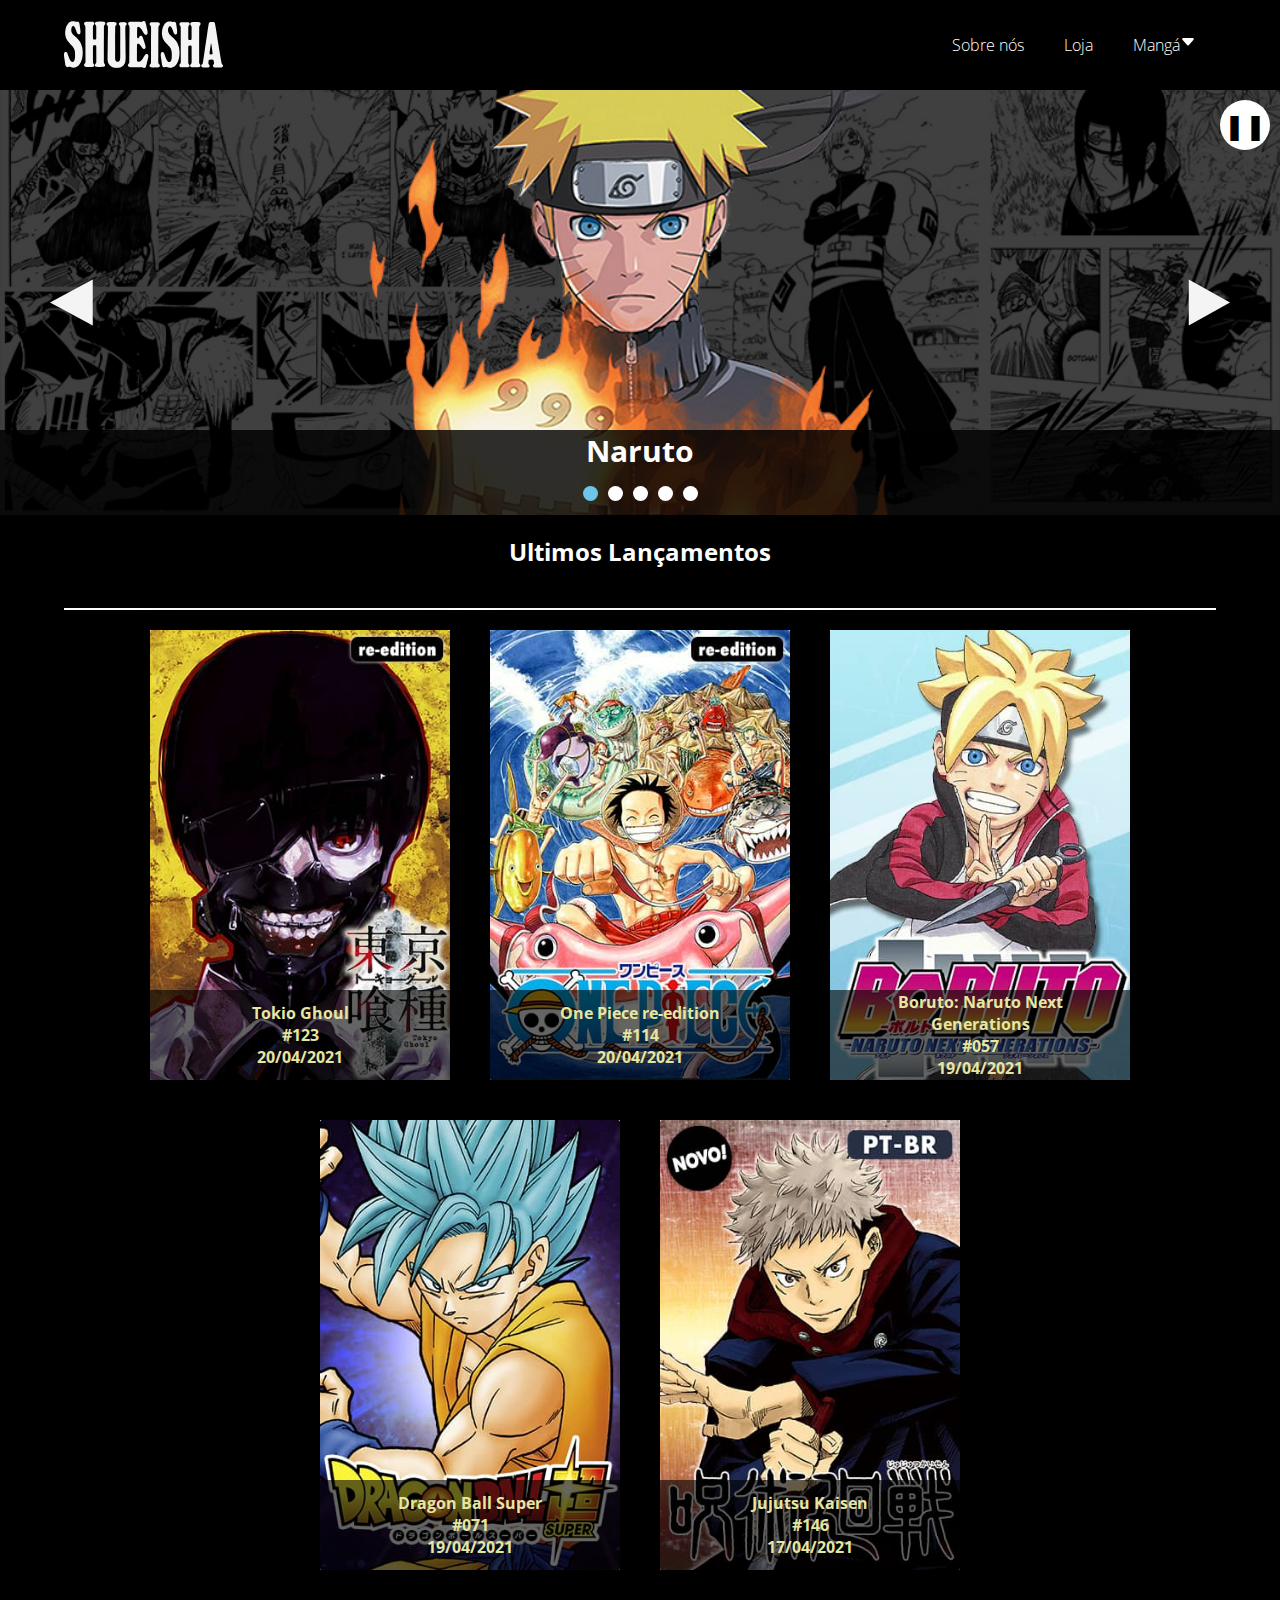
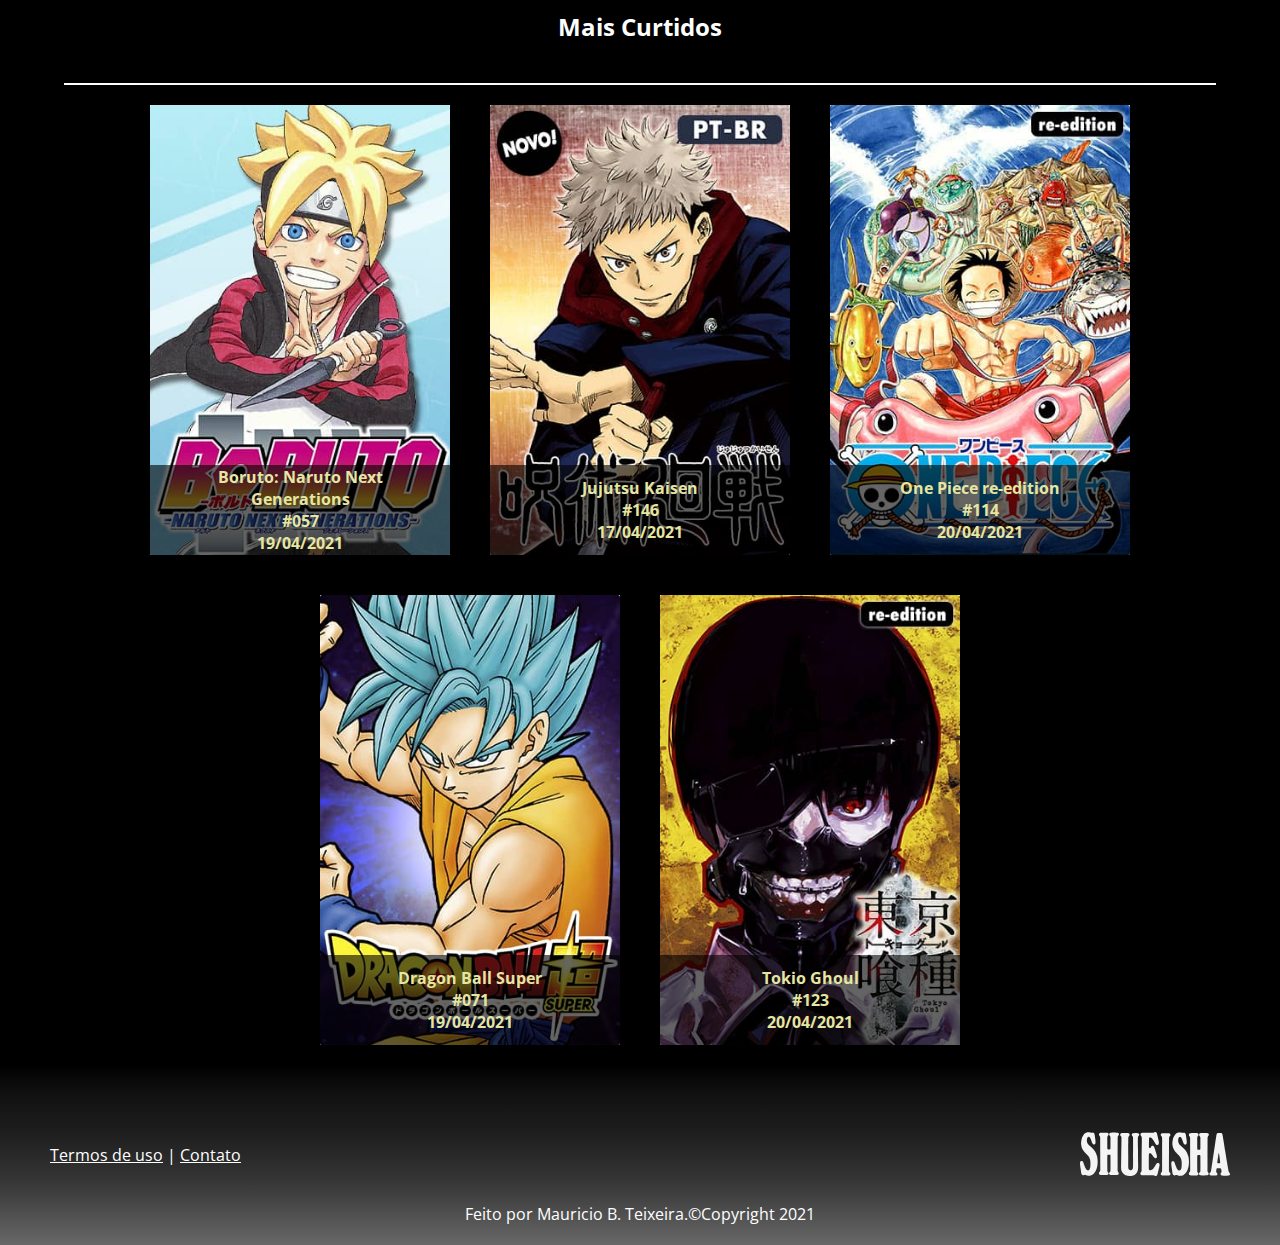
==== index.html @ ee7bf1f1 "primeiro commit" ====
<html>
<head>
    <meta charset="UTF-8">
    <meta name="viewport" content="width=device-width, initial-scale=1.0">
    <link rel="stylesheet" href="css/geral.css">
    <link rel="stylesheet" href="css/index.css">
    <link rel="stylesheet" href="css/fontes.css">
    <title>Principal</title>
</head>
<body>
    
    <div id="principal">
        <div id="header">
            <div id="menuAtivo">&#9776;</div>
            <a id="logoMenu" href="index.html">
                <img src="img/logo.svg" alt="logo" id="logo">
            </a>
            <nav class="nav-menu">
                <div id="menuDesativa">X</div>
                <ul>
                    <li><a href="sobrenos.html">Sobre nós</a></li>
                    <li><a href="loja.html">Loja</a></li>
                    <li class="subgrupo">
                        <a href="javascript:">
                            <p class="mangaMenu">Mangá</p>
                            <svg id="setaDropdown" xmlns="http://www.w3.org/2000/svg" width="16" height="16" fill="currentColor" class="bi bi-caret-down-fill" viewBox="0 0 16 16">
                                <path d="M7.247 11.14 2.451 5.658C1.885 5.013 2.345 4 3.204 4h9.592a1 1 0 0 1 .753 1.659l-4.796 5.48a1 1 0 0 1-1.506 0z"/>
                            </svg>
                        </a>
                        <ul>
                            <li><a href="animes/boruto.html?manga=Boruto: Naruto Next Generations">Boruto</a></li>
                            <li><a href="animes/onePiece.html?manga=one piece">One Piece</a></li>
                            <li><a href="animes/dragonBall.html?manga=dragon ball">Dragon Ball</a></li>
                            <li><a href="animes/tokioGhoul.html?manga=tokyo ghoul">Tokyo Ghoul</a></li>
                            <li><a href="animes/jujutsuKaisen.html?manga=jujutsu kaisen">Jujutsu Kaisen</a></li>
                        </ul>
                    </li>
                </ul>
            </nav>
        </div>
        <div class="carrossel">
            <div class="tela">
                <img src="img/fotos ideias/carrossel/wallpaper_naruto.jpg" alt="carrossel - 1">
                <div class="legenda"><p>Naruto</p></div>
            </div>
    
            <div class="tela">
                <img src="img/fotos ideias/carrossel/wallpaper_dragonballsuper-2.jpg" alt="carrossel - 2">
                <div class="legenda"><p>Dragon Ball Super</p></div>
            </div>

            <div class="tela">
                <img src="img/fotos ideias/carrossel/wallpaper_tokyoghoul.jpg" alt="carrossel - 2">
                <div class="legenda"><p>Tokyo Ghoul</p></div>
            </div>
            <div class="tela">
                <img src="img/fotos ideias/carrossel/wallpaper_onepiece-2.jpg" alt="carrossel - 2">
                <div class="legenda"><p>One Piece</p></div>
            </div>
            <div class="tela">
                <img src="img/fotos ideias/carrossel/wallpaper_jujutso-kaisen-2.jpg" alt="carrossel - 2">
                <div class="legenda"><p>Jujutsu Kaisen</p></div>
            </div>
    
            <a href="#" class="anterior" onclick="imagemSeta(-1)">
                <img src="img/fotos ideias/seta-esquerda.svg" alt="anterior">
            </a>
            <a href="#" class="proximo" onclick="imagemSeta(1)">
                <img src="img/fotos ideias/seta-direita.svg" alt="proximo">
            </a>

            <div id="controleCarrossel">
                <p id="pausar">&#10074;&#10074;</p>
                <p id="despausar" style="display: none;">&#9654;</p>
            </div>

            <div class="caixaBotoes">
                <span class="botao" onclick="imagemBotao(1)"></span>
                <span class="botao" onclick="imagemBotao(2)"></span>
                <span class="botao" onclick="imagemBotao(3)"></span>
                <span class="botao" onclick="imagemBotao(4)"></span>
                <span class="botao" onclick="imagemBotao(5)"></span>
            </div>
        </div>
        <div id="conteudo">
            <div id="homeFeed">
                <div class="titulo">
                    <h2>Ultimos Lançamentos</h2>
                </div>
                <div class="principal-cartoes">
                    <div class="cartao-retina">
                        <div class="visivel">
                            <img src="img/Tokio Ghoul/Capa-1.jpg" alt="Hover Zoom CSS3" />
                            <div class="conteudo-visivel">
                                <p>Tokio Ghoul</p>
                                <p>#123</p>
                                <p>20/04/2021</p>
                            </div>
                        </div>
                        <div class="retina">
                            <a href="animes/tokioGhoul.html?manga=tokyo ghoul">Sobre este manga</a>
                        </div>
                    </div>
                    <div class="cartao-retina">
                        <div class="visivel">
                            <img src="img/One Piece/One Piece re-edition-1.jpg" alt="Hover Zoom CSS3" />
                            <div class="conteudo-visivel">
                                <p>One Piece re-edition</p>
                                <p>#114</p>
                                <p>20/04/2021</p>
                            </div>
                        </div>
                        <div class="retina">
                            <a href="animes/onePiece.html?manga=one piece">Sobre este manga</a>
                        </div>
                    </div>
                    <div class="cartao-retina">
                        <div class="visivel">
                            <img src="img/Boruto/Naruto Next Generations-1.jpg" alt="Hover Zoom CSS3" />
                            <div class="conteudo-visivel">
                                <p>Boruto: Naruto Next Generations</p>
                                <p>#057</p>
                                <p>19/04/2021</p>
                            </div>
                        </div>
                        <div class="retina">
                            <a href="animes/boruto.html?manga=Boruto: Naruto Next Generations">Sobre este manga</a>
                        </div>
                    </div>
                    <div class="cartao-retina">
                        <div class="visivel">
                            <img src="img/Dragon Ball/Dragon Ball Super-1.jpg" alt="Hover Zoom CSS3" />
                            <div class="conteudo-visivel">
                                <p>Dragon Ball Super</p>
                                <p>#071</p>
                                <p>19/04/2021</p>
                            </div>
                        </div>
                        <div class="retina">
                            <a href="animes/dragonBall.html?manga=dragon ball">Sobre este manga</a>
                        </div>
                    </div>
                    <div class="cartao-retina">
                        <div class="visivel">
                            <img src="img/Jujutsu Kaisen/Jujutsu Kaisen-1.jpg" alt="Hover Zoom CSS3" />
                            <div class="conteudo-visivel">
                                <p>Jujutsu Kaisen</p>
                                <p>#146</p>
                                <p>17/04/2021</p>
                            </div>
                        </div>
                        <div class="retina">
                            <a href="animes/jujutsuKaisen.html?manga=jujutsu kaisen">Sobre este manga</a>
                        </div>
                    </div>
                </div>
                <div class="titulo">
                    <h2>Mais Curtidos</h2>
                </div>
                <div class="principal-cartoes">
                    <div class="cartao-retina">
                        <div class="visivel">
                            <img src="img/Boruto/Naruto Next Generations-1.jpg" alt="Hover Zoom CSS3" />
                            <div class="conteudo-visivel">
                                <p>Boruto: Naruto Next Generations</p>
                                <p>#057</p>
                                <p>19/04/2021</p>
                            </div>
                        </div>
                        <div class="retina">
                            <a href="animes/boruto.html?manga=Boruto: Naruto Next Generations">Sobre este manga</a>
                        </div>
                    </div>

                    <div class="cartao-retina">
                        <div class="visivel">
                            <img src="img/Jujutsu Kaisen/Jujutsu Kaisen-1.jpg" alt="Hover Zoom CSS3" />
                            <div class="conteudo-visivel">
                                <p>Jujutsu Kaisen</p>
                                <p>#146</p>
                                <p>17/04/2021</p>
                            </div>
                        </div>
                        <div class="retina">
                            <a href="animes/jujutsuKaisen.html?manga=jujutsu kaisen">Sobre este manga</a>
                        </div>
                    </div>

                    <div class="cartao-retina">
                        <div class="visivel">
                            <img src="img/One Piece/One Piece re-edition-1.jpg" alt="Hover Zoom CSS3" />
                            <div class="conteudo-visivel">
                                <p>One Piece re-edition</p>
                                <p>#114</p>
                                <p>20/04/2021</p>
                            </div>
                        </div>
                        <div class="retina">
                            <a href="animes/onePiece.html?manga=one piece">Sobre este manga</a>
                        </div>
                    </div>

                    <div class="cartao-retina">
                        <div class="visivel">
                            <img src="img/Dragon Ball/Dragon Ball Super-1.jpg" alt="Hover Zoom CSS3" />
                            <div class="conteudo-visivel">
                                <p>Dragon Ball Super</p>
                                <p>#071</p>
                                <p>19/04/2021</p>
                            </div>
                        </div>
                        <div class="retina">
                            <a href="animes/dragonBall.html?manga=dragon ball">Sobre este manga</a>
                        </div>
                    </div>

                    <div class="cartao-retina">
                        <div class="visivel">
                            <img src="img/Tokio Ghoul/Capa-1.jpg" alt="Hover Zoom CSS3" />
                            <div class="conteudo-visivel">
                                <p>Tokio Ghoul</p>
                                <p>#123</p>
                                <p>20/04/2021</p>
                            </div>
                        </div>
                        <div class="retina">
                            <a href="animes/tokioGhoul.html?manga=tokyo ghoul">Sobre este manga</a>
                        </div>
                    </div>
                </div>
            </div>
        </div>
        <div id="rodape">
            <div id="linksRodape">
                <p><a href="">Termos de uso</a> | <a href="">Contato</a></p>
            </div>
            <div id="feitoPor">
                <p>Feito por Mauricio B. Teixeira. </p><p>&copyCopyright 2021</p>
            </div>
            <img src="img/logo.svg" alt="logo">
        </div>
    </div>
</body>
</html>

<script src="js/index.js"></script>
---- css/geral.css ----
/* :root {
    --cor-fundo: rgb(34, 41, 37);
    --cor-hover: rgb(118, 180, 145);
    --cor-primaria: rgb(231, 241, 236);
} */

*{
    margin: 0;
    padding: 0;
    box-sizing: border-box;
}

#principal{
    width: 100%;
    min-height: 100%;
    background-color: rgb(0, 0, 0);
}

body{
    position: relative;
}

/* ---------------------------------------- cabecalho ---------------------------------- */

#header{
    width: 100%;
    height: 10vh;
    background-color: rgb(0, 0, 0);

    display: flex;
    align-items: center;
    justify-content: space-between;
}

#header > a{
    margin-left: 5%;
}

#header nav{
    margin-right: 5%;
}

.nav-menu ul {
    display: flex;
    list-style-type: none;
}

.nav-menu ul li {
    position: relative;
    /*para conseguir usar position absolute no outro ul*/
}


/* --------------------------- menu ------------------------------ */
.nav-menu ul li a {
    color: white;
    font-weight: bold;
    text-decoration: none;
    transition: background .3s;
    display: flex;
    padding: 10px 20px;
}

.nav-menu ul li a:hover:not(.nav-menu ul li ul li a){
    color: #6fc5e9;

}

.nav-menu ul li ul li a:hover {
    background-color: #6fc5e9;
    color: white;
}

/* ------------------------------sub menu-----------------------------------*/
.nav-menu ul ul {
    display: none;
    left: 0;
    position: absolute;
    width: 150px;
    background-color: #1B1B1B;
    transition: 0.5s;
    z-index: 6;
}
.nav-menu ul li ul li {
    width: 100%;
}

.nav-menu ul li:hover ul {
    display: flex;
    flex-direction: column;
}

.nav-menu ul ul li a {
    display: block;
    text-align: center;
    display: flex;
    align-items: center;
    justify-content: center;
}

/* --------------------------------------carrossel----------------------------------- */
*{
    margin: 0;
    padding: 0;
}
body{
    background-color: black;
}
.carrossel{
    width: 100%;
    position: relative;
}

.carrossel img{
    width: 100%;
}

.carrossel .qtde{
    font-weight: bold;
    color: white;
    background-color: rgba(0, 0, 0, 0.26);
    font-size: 35px;
    box-sizing: border-box;
    padding: 5px 0;
    text-align: center;
    width: 100%;
    position: absolute;
    top: 0;
    right: 0;
}

.carrossel .legenda{
    color: white;
    font-weight: bold;
    background-color: rgba(0, 0, 0, 0.815);
    font-size: 30px;
    position: absolute;
    bottom: 10%;
    width: 100%;
    text-align: center;
    min-height: 10%;
    display: flex;
    align-items: center;
    justify-content: center;
}

.carrossel .botao{
    cursor: pointer;
    width: 15px;
    height: 15px;
    margin: 0px 5px;
    background-color: rgb(255, 255, 255);
    border-radius: 50%;
    display: inline-block;
}

.carrossel .ativado, .carrossel .botao:hover{
    transition: 0.3s;
    background-color: #6fc5e9;
}

.carrossel .anterior, .carrossel .proximo{
    cursor: pointer;
    position: absolute;
    top: calc(50% - 100px / 2);
    width: auto;
    height: 100px;
    text-decoration: none;
    display: flex;
    align-items: center;
    justify-content: center;
}

.carrossel .proximo{
    right: 50px;
}
.carrossel .anterior{
    left: 50px;
}

.carrossel .tela{
    -webkit-animation-name: fade;
    -webkit-animation-duration: 2.5s;
    animation-name: fade;
    animation-duration: 2.5s;
}

.carrossel .caixaBotoes{
    background-color: rgba(0, 0, 0, 0.815);
    text-align: center;
    position: absolute;
    bottom: 0;
    width: 100%;
    height: 10%;
    display: flex;
    align-items: center;
    justify-content: center;
}
#controleCarrossel{
    cursor: pointer;
    display: flex;
    align-items: center;
    justify-content: center;
    height: 50px;
    width: 50px;
    position: absolute;
    color: black;
    right: 10px;
    top: 10px;
    z-index: 2;
    /* bottom: calc(50% - 25px); */
    padding: 10px;
    background-color: white;
    border-radius: 50%;
}
#pausar, #despausar{
    font-size: 25px;
    transition: 0.5s;
    -webkit-animation-name: fade;
    -webkit-animation-duration: 2.5s;
    animation-name: fade;
    animation-duration: 1.5s;
}
@keyframes fade{
    from{opacity: 0.2;}
    to{opacity: 1;}
}
@-webkit-keyframes fade{
    from{opacity: 0.2;}
    to{opacity: 1;}
}

/* ------------------------------------------rodape-------------------------- */

#rodape{
    background-image: linear-gradient(to bottom, #000000, #0a0a0a, #121212, #181818, #1d1d1d, #252525, #2d2d2d, #353535, #414141, #4e4e4e, #5b5b5b, #686868);
    height: 20vh;
    width: 100%;
    color: white;
    display: flex;
    justify-content: space-between;
    align-items: center;
    position: relative;
}
#rodape img{
    width: 150px;
    /* height: 100px;
    opacity: 0.1; */
    margin-right: 50px;
}
#rodape div#linksRodape p{
    margin-left: 50px;
}
#rodape div#linksRodape p a{
    color: white;
}
#rodape div {
    display: flex;
}
#rodape div#feitoPor{
    text-align: center;
    position: absolute;
    bottom: 20px;
    width: 100%;
    display: flex;
    justify-content: center;
}

#conteudo, #carrossel, #rodape{
    transition: 0.5s;
}
#menuAtivo{
    display: none;
    margin-left: 5%;
    color: white;
    font-size: 30px;
    cursor: pointer;
}

#menuDesativa{
    display: block;
    justify-content: flex-end;
    margin: 10px;
    color: white;
    font-size: 30px;
    cursor: pointer;
    text-align: right;
}
.botaoMenuDesativaAtivado{
    display: flex !important;
}
.menuAtivoNav{
    display: flex !important;
}
.menuAbertoOpacidade{
    opacity: 0.2;
}

@media(max-width: 790px){
    #header a#logoMenu{
        margin-right: 5%;
    }
    #menuAtivo{
        display: flex !important;
    }
    #header nav{
        display: none;
        flex-direction: column;
        width: 40%;
        height: 100%;
        position: absolute;
        left: 0;
        top: 0;
        background-color: #1B1B1B;
        z-index: 10;
    }
    #header nav ul{
        flex-direction: column;
    }
    #header nav ul ul{
        width: 100%;
        background-color: #424242;
        top: 0;
        left: 100%;
    }
    #setaDropdown{
        display: none;
    }
}
@media(max-width: 490px){
    .carrossel{
        display: none;
    }
    #rodape{
        flex-direction: column;
        justify-content: center;
    }
    #rodape #linksRodape{
        width: 100%;
        display: flex;
        justify-content: center;
    }
    #rodape #linksRodape p{
        margin: 0 !important;
    }
    #rodape img{
        margin:  20px 0 20px 0 !important;
    }
}
@media(min-width: 790px){
    #conteudo, .carrossel, #rodape{
        opacity: 1;
        transition: 1s;
    }
    #menuDesativa{
        display: none !important;
    }
}
---- css/index.css ----
#conteudo{
    width: 90%;
    margin-top: 100px;
    background-color: rgb(0, 0, 0);
    margin: auto;
    display: flex;
}

/* ---------------------------------------------- parte cartao --------------------------------- */

#homeFeed{
    display: flex;
    flex-direction: column;
    align-items: center;
    width: 100%;
}
#homeFeed .titulo{
    display: flex;
    flex-direction: column;
    color: white;
}
#homeFeed .titulo h2{
    margin: 20px;
    text-align: left;
}


.cartao-retina {
    box-shadow: 0 0 30px 1px rgba(0, 0, 0, 0.3);
    height: auto;
    width: 300px;
    background-color: #f1f1f1;
    display: flex;
    flex-direction: column;
    align-items: center;
    text-align: center;
    overflow: hidden;
    position: relative;
    margin: 20px;
}
.cartao-retina div.visivel{
    width: 100%;
    height: 100%;
    position: relative;
}
.cartao-retina div.visivel div.conteudo-visivel{
    min-height: 20%;
    width: 100%;
    display: flex;
    flex-direction: column;
    align-items: center;
    justify-content: center;
    text-align: center;
    position: absolute;
    padding: 0 20%;
    bottom: 0;
    color: rgb(230, 230, 163);
    font-weight: bolder;
    background-color: rgba(0, 0, 0, 0.6);
}
.cartao-retina img {
    width: 100%;
    height: auto;
    border-radius: 2px;
    transition: .8s cubic-bezier(.190, 1.000, .220, 1.000);
}
.cartao-retina:hover img {
    transform: scale(1.5);
}
.cartao-retina .retina{
    position: absolute;
    display: flex;
    flex-direction: column;
    align-items: center;
    justify-content: center;
    width: 100%;
    height: 100%;
    top: 0;
    left: 0;
    opacity: 0;    
    background: rgba(0, 0, 0, 0.5);  
    border-radius: 2px;
    text-align: center;
    transition: .8s cubic-bezier(.190, 1.000, .220, 1.000); 
}
.cartao-retina:hover .retina {
    opacity: 1;
    box-shadow: inset 0 0 100px 50px rgba(0, 0, 0, 0.5);
}
.cartao-retina .retina p {
    color: #fff;
    font-weight: bold;
}
.cartao-retina .retina a {
    display: block;
    width: 150px;
    background: #6fc5e9;
    border: 1px solid #59afd4;
    border-radius: 4px;
    color: #fff;
    text-decoration: none;
    text-align: center;
    padding: 10px 15px;
    margin: 16px auto 0;
}

/* --------------------------------- parte principal feed -------------------------------------- */

#homeFeed .principal-cartoes{
    border-top: 2px solid white;
    margin-top: 20px;
    width: auto;
    display: flex;
    justify-content: center;
    flex-wrap: wrap;
}

@media (max-width: 790px) {
    .cartao-retina {
        width: 200px;
    }
}
---- css/fontes.css ----
@import url('https://fonts.googleapis.com/css2?family=Bebas+Neue&family=Roboto+Slab:wght@900&display=swap');
/* font-family: 'Bebas Neue', cursive; */


@import url('https://fonts.googleapis.com/css2?family=Open+Sans:wght@400;700&display=swap');

p:not(.mangaMenu), div.linhadotempo span, a, a p.mangaMenu{
    font-family: 'Open Sans', sans-serif !important;
}
div#header a, div#header a p.mangaMenu{
    font-weight: 100 !important;
}
h2, h1{
    font-family: 'Open Sans', sans-serif !important;
    font-weight: 700;
}
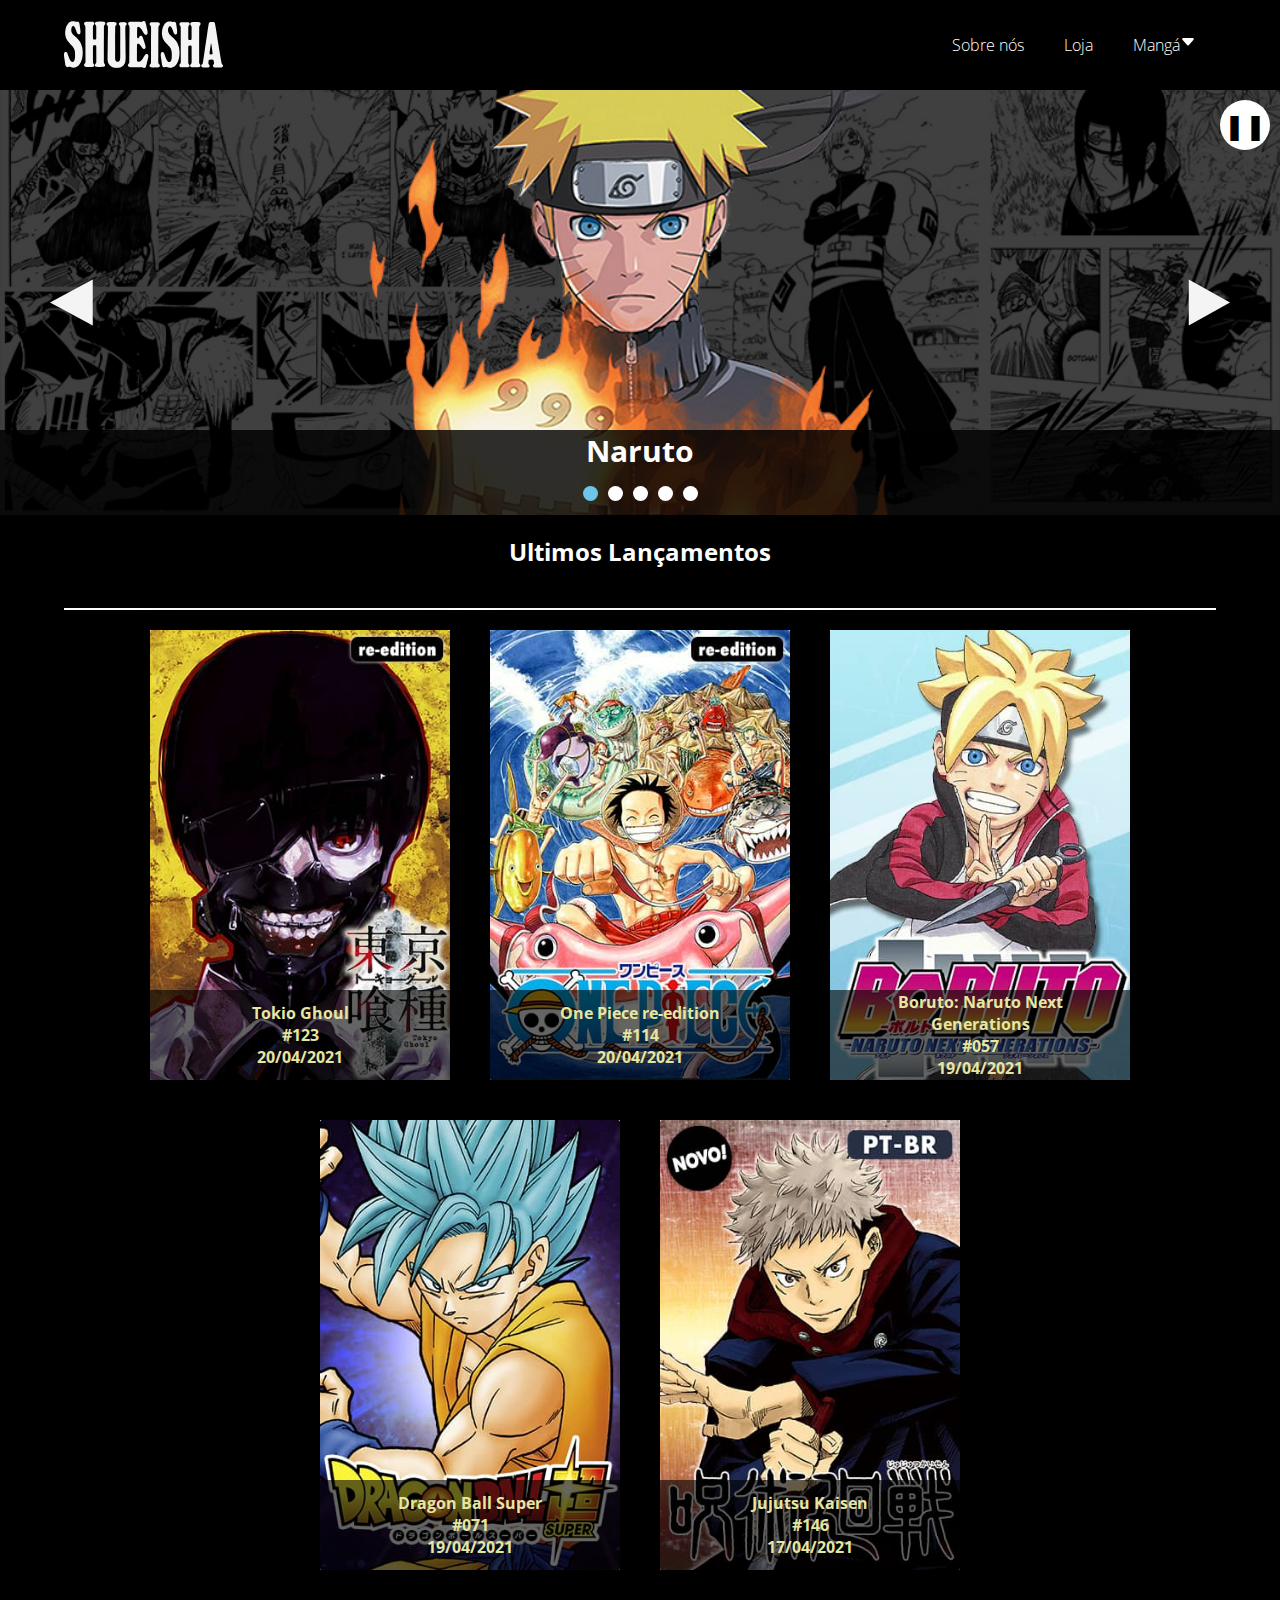
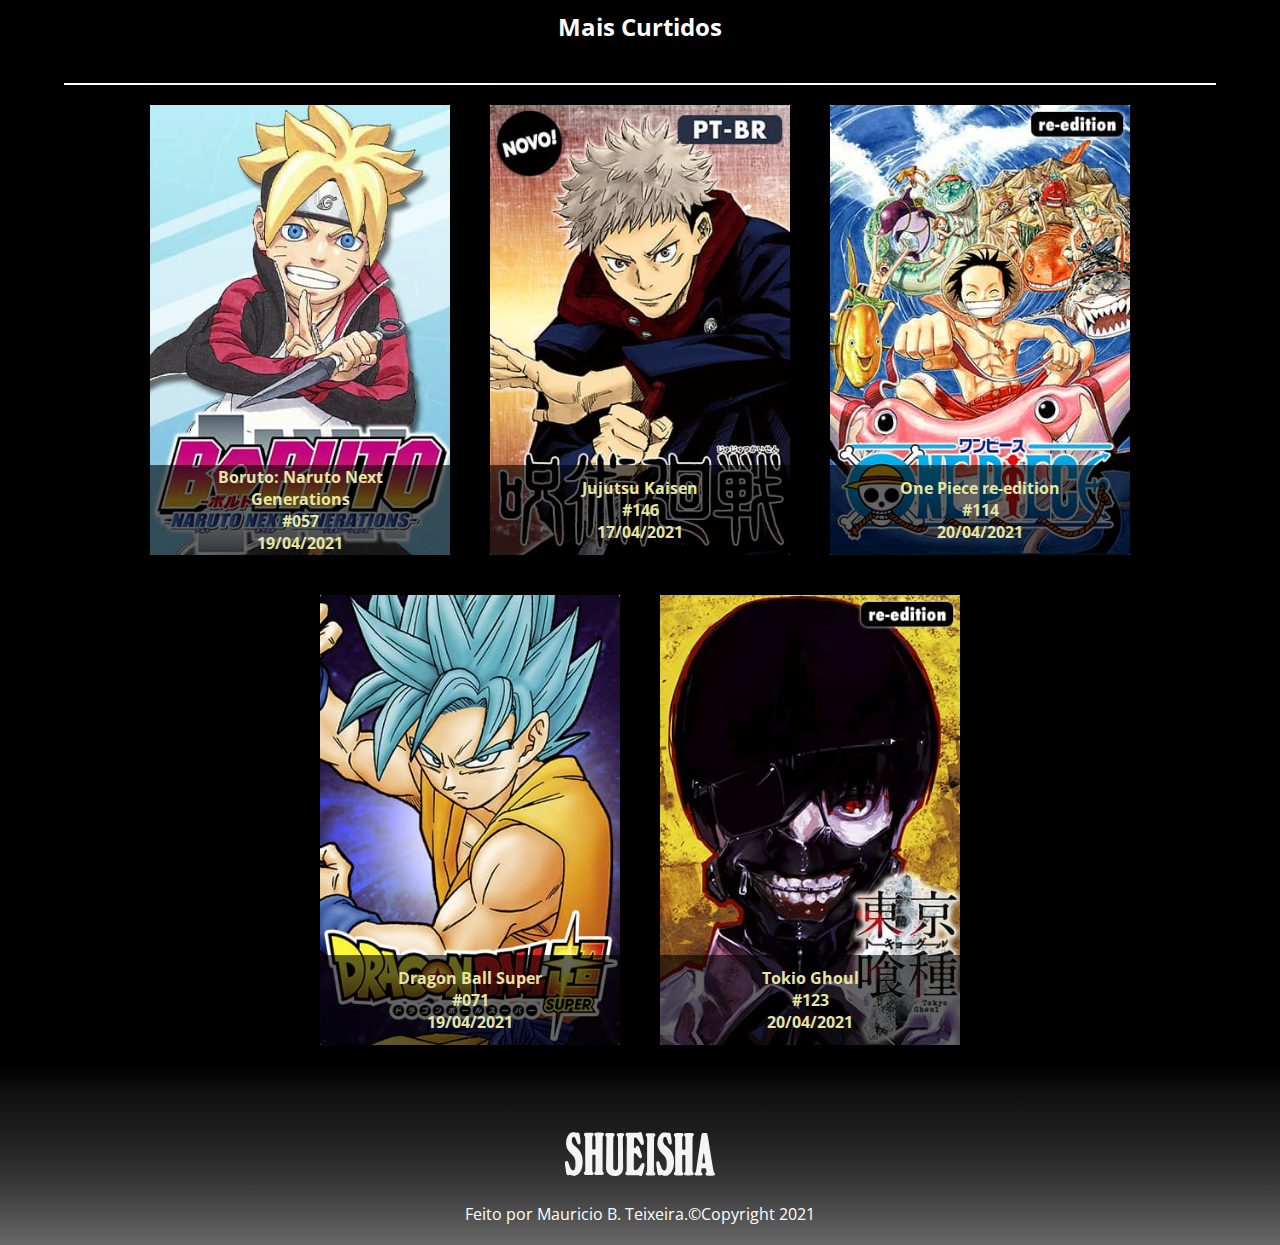
==== commit 540c38db: "correcao de bugs e melhorias" ====
--- a/index.html
+++ b/index.html
@@ -5,6 +5,7 @@
     <link rel="stylesheet" href="css/geral.css">
     <link rel="stylesheet" href="css/index.css">
     <link rel="stylesheet" href="css/fontes.css">
+    <link rel="icon" href="img/favicon.png">
     <title>Principal</title>
 </head>
 <body>
@@ -231,9 +232,6 @@
             </div>
         </div>
         <div id="rodape">
-            <div id="linksRodape">
-                <p><a href="">Termos de uso</a> | <a href="">Contato</a></p>
-            </div>
             <div id="feitoPor">
                 <p>Feito por Mauricio B. Teixeira. </p><p>&copyCopyright 2021</p>
             </div>
--- a/css/geral.css
+++ b/css/geral.css
@@ -92,7 +92,7 @@
 
 .nav-menu ul ul li a {
     display: block;
-    text-align: center;
+    text-align: left;
     display: flex;
     align-items: center;
     justify-content: center;
@@ -122,7 +122,7 @@
     font-size: 35px;
     box-sizing: border-box;
     padding: 5px 0;
-    text-align: center;
+    text-align: left;
     width: 100%;
     position: absolute;
     top: 0;
@@ -137,7 +137,7 @@
     position: absolute;
     bottom: 10%;
     width: 100%;
-    text-align: center;
+    text-align: left;
     min-height: 10%;
     display: flex;
     align-items: center;
@@ -187,7 +187,7 @@
 
 .carrossel .caixaBotoes{
     background-color: rgba(0, 0, 0, 0.815);
-    text-align: center;
+    text-align: left;
     position: absolute;
     bottom: 0;
     width: 100%;
@@ -246,7 +246,8 @@
     width: 150px;
     /* height: 100px;
     opacity: 0.1; */
-    margin-right: 50px;
+    /* margin-right: 50px; */
+    margin: auto;
 }
 #rodape div#linksRodape p{
     margin-left: 50px;
@@ -295,6 +296,8 @@
 .menuAbertoOpacidade{
     opacity: 0.2;
 }
+
+/* ===============Responsividade============= */
 
 @media(max-width: 790px){
     #header a#logoMenu{
--- a/css/fontes.css
+++ b/css/fontes.css
@@ -1,3 +1,5 @@
+/* ==================Definindo fontes do projeto=================== */
+
 @import url('https://fonts.googleapis.com/css2?family=Bebas+Neue&family=Roboto+Slab:wght@900&display=swap');
 /* font-family: 'Bebas Neue', cursive; */
 
